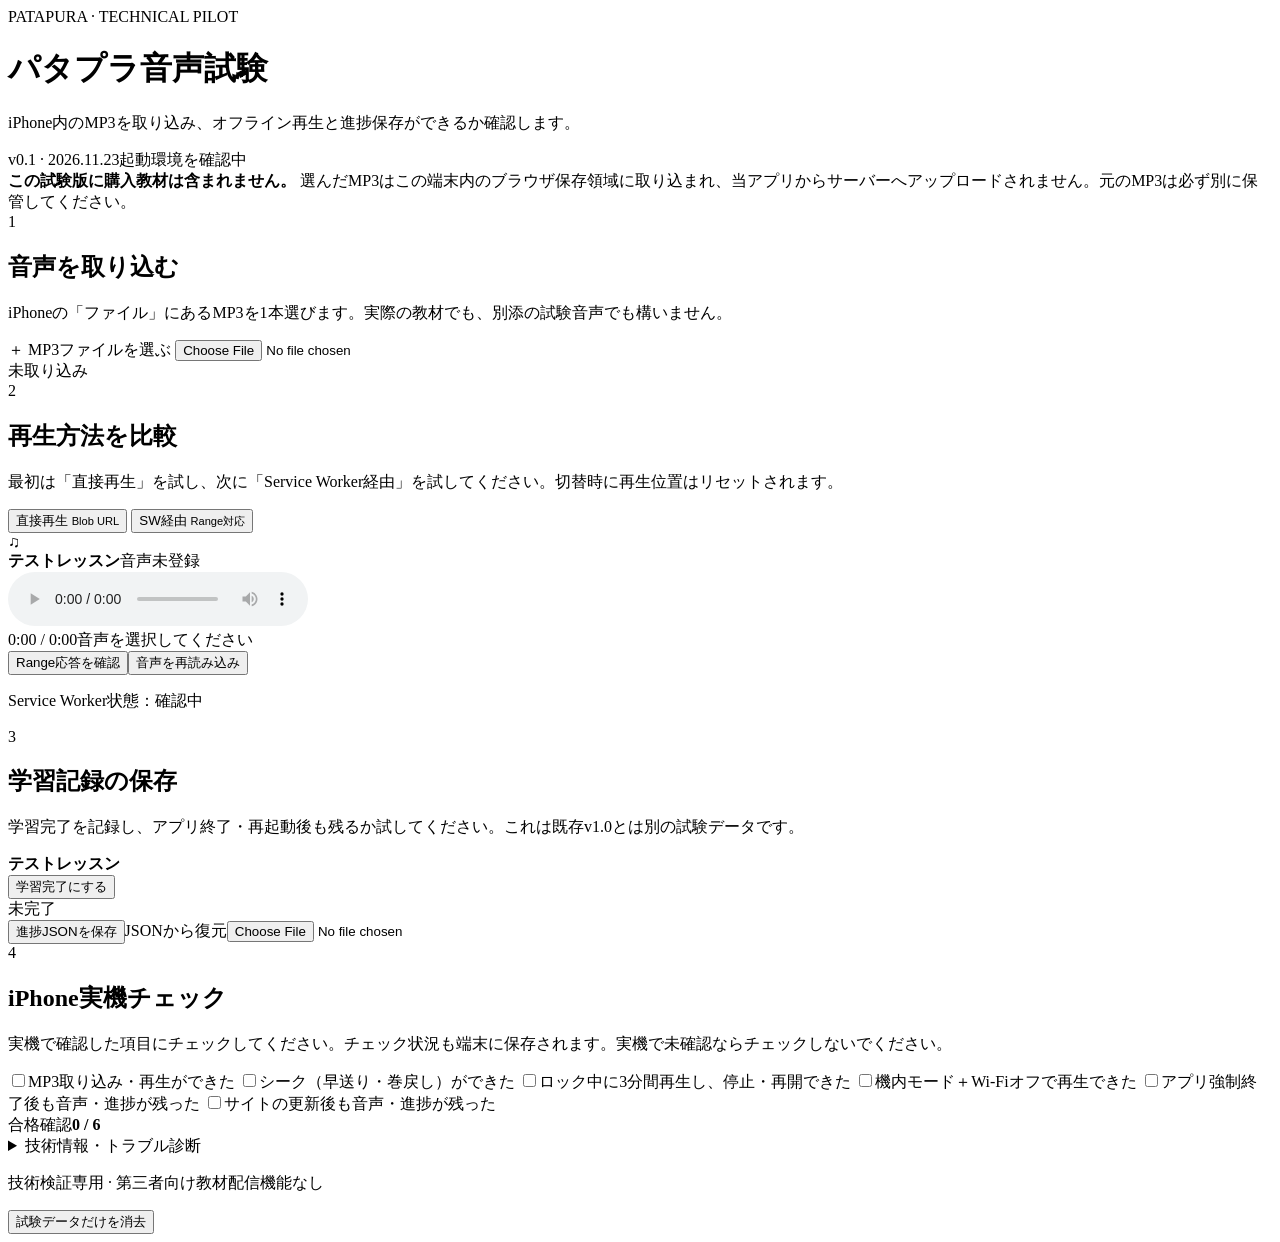
==== index.html @ 3f8a7c25 "Add Patapura PWA pilot v0.1 (index.html)" ====
<!doctype html>
<html lang="ja">
<head>
<meta charset="utf-8">
<meta name="viewport" content="width=device-width,initial-scale=1,viewport-fit=cover">
<meta name="theme-color" content="#123d59">
<meta name="apple-mobile-web-app-capable" content="yes">
<meta name="apple-mobile-web-app-status-bar-style" content="default">
<meta name="apple-mobile-web-app-title" content="パタプラ試験">
<meta name="description" content="本人の端末内音声を取り込み、PWA再生を検証する個人用試験アプリ。">
<link rel="manifest" href="./manifest.webmanifest">
<link rel="apple-touch-icon" href="./icon.svg">
<link rel="icon" href="./icon.svg">
<link rel="stylesheet" href="./style.css">
<title>今日のパタプラ｜音声PWA実機試験</title>
</head>
<body>
<main class="wrap">
<header class="header">
 <div class="header-kicker">PATAPURA · TECHNICAL PILOT</div>
 <h1>パタプラ音声試験</h1>
 <p>iPhone内のMP3を取り込み、オフライン再生と進捗保存ができるか確認します。</p>
 <div class="status-row"><span class="tag">v0.1 · 2026.11.23</span><span id="modeLabel" class="tag tag-muted">起動環境を確認中</span></div>
</header>
<section class="notice" aria-label="注意"><strong>この試験版に購入教材は含まれません。</strong> 選んだMP3はこの端末内のブラウザ保存領域に取り込まれ、当アプリからサーバーへアップロードされません。元のMP3は必ず別に保管してください。</section>
<section class="panel" aria-labelledby="sec1">
 <div class="step-head"><span class="num">1</span><h2 id="sec1">音声を取り込む</h2></div>
 <p class="hint">iPhoneの「ファイル」にあるMP3を1本選びます。実際の教材でも、別添の試験音声でも構いません。</p>
 <label for="audioFile" class="file-input"> <span aria-hidden="true">＋</span> MP3ファイルを選ぶ </label>
 <input id="audioFile" class="visually-hidden" type="file" accept=".mp3,audio/mpeg,audio/mp3,audio/*">
 <div id="fileStatus" class="file-status" role="status">未取り込み</div>
 <div id="storageStatus" class="small-muted"></div>
</section>
<section class="panel" aria-labelledby="sec2">
 <div class="step-head"><span class="num">2</span><h2 id="sec2">再生方法を比較</h2></div>
 <p class="hint">最初は「直接再生」を試し、次に「Service Worker経由」を試してください。切替時に再生位置はリセットされます。</p>
 <div class="segmented" role="group" aria-label="音声の読み込み方式">
   <button id="blobMode" class="selected" type="button" aria-pressed="true">直接再生 <small>Blob URL</small></button>
   <button id="swMode" type="button" aria-pressed="false">SW経由 <small>Range対応</small></button>
 </div>
 <div class="player-card">
  <div class="player-top"><span class="disc" aria-hidden="true">♫</span><div><strong>テストレッスン</strong><span id="trackTitle">音声未登録</span></div></div>
  <audio id="audioPlayer" controls preload="metadata" playsinline aria-label="テスト音声プレイヤー"></audio>
  <div class="audio-info"><span id="audioTime">0:00 / 0:00</span><span id="playbackState">音声を選択してください</span></div>
 </div>
 <div class="inline-actions"><button class="outline" id="rangeCheck" type="button">Range応答を確認</button><button class="outline" id="reloadAudio" type="button">音声を再読み込み</button></div>
 <p class="small-muted" id="swStatus">Service Worker状態：確認中</p>
</section>
<section class="panel" aria-labelledby="sec3">
 <div class="step-head"><span class="num">3</span><h2 id="sec3">学習記録の保存</h2></div>
 <p class="hint">学習完了を記録し、アプリ終了・再起動後も残るか試してください。これは既存v1.0とは別の試験データです。</p>
 <div class="progress-card"><div><strong>テストレッスン</strong><span id="todayDate" class="small-muted"></span></div><button id="completeBtn" class="solid" type="button">学習完了にする</button></div>
 <div id="completeState" class="small-muted">未完了</div>
 <div class="inline-actions"><button class="outline" id="exportBackup" type="button">進捗JSONを保存</button><label for="backupFile" class="outline label-button">JSONから復元</label><input class="visually-hidden" type="file" id="backupFile" accept=".json,application/json"></div>
</section>
<section class="panel" aria-labelledby="sec4">
 <div class="step-head"><span class="num">4</span><h2 id="sec4">iPhone実機チェック</h2></div>
 <p class="hint">実機で確認した項目にチェックしてください。チェック状況も端末に保存されます。実機で未確認ならチェックしないでください。</p>
 <div class="check-list" id="checkList">
  <label><input type="checkbox" data-check="import"><span>MP3取り込み・再生ができた</span></label>
  <label><input type="checkbox" data-check="seek"><span>シーク（早送り・巻戻し）ができた</span></label>
  <label><input type="checkbox" data-check="lock"><span>ロック中に3分間再生し、停止・再開できた</span></label>
  <label><input type="checkbox" data-check="offline"><span>機内モード＋Wi-Fiオフで再生できた</span></label>
  <label><input type="checkbox" data-check="restart"><span>アプリ強制終了後も音声・進捗が残った</span></label>
  <label><input type="checkbox" data-check="update"><span>サイトの更新後も音声・進捗が残った</span></label>
 </div>
 <div class="pass-count"><span>合格確認</span><strong id="checkedCount">0 / 6</strong></div>
</section>
<details class="details"><summary>技術情報・トラブル診断</summary><div class="tech"><p id="diagnostics"></p><p class="small-muted">サービスワーカーが使えない場合は、HTTPSで開いてください。サイト初回起動後は再読み込みするとSW経由試験が可能になります。</p><div class="inline-actions"><button id="copyLog" class="outline" type="button">診断ログをコピー</button><button id="requestPersist" class="outline" type="button">保存保護を要求</button></div><pre id="log" aria-label="診断ログ"></pre></div></details>
<footer><p>技術検証専用 · 第三者向け教材配信機能なし</p><button id="resetData" type="button" class="danger-link">試験データだけを消去</button></footer>
<div id="toast" role="status" aria-live="polite" class="toast" hidden></div>
</main>
<script src="./app.js" defer></script>
</body></html>
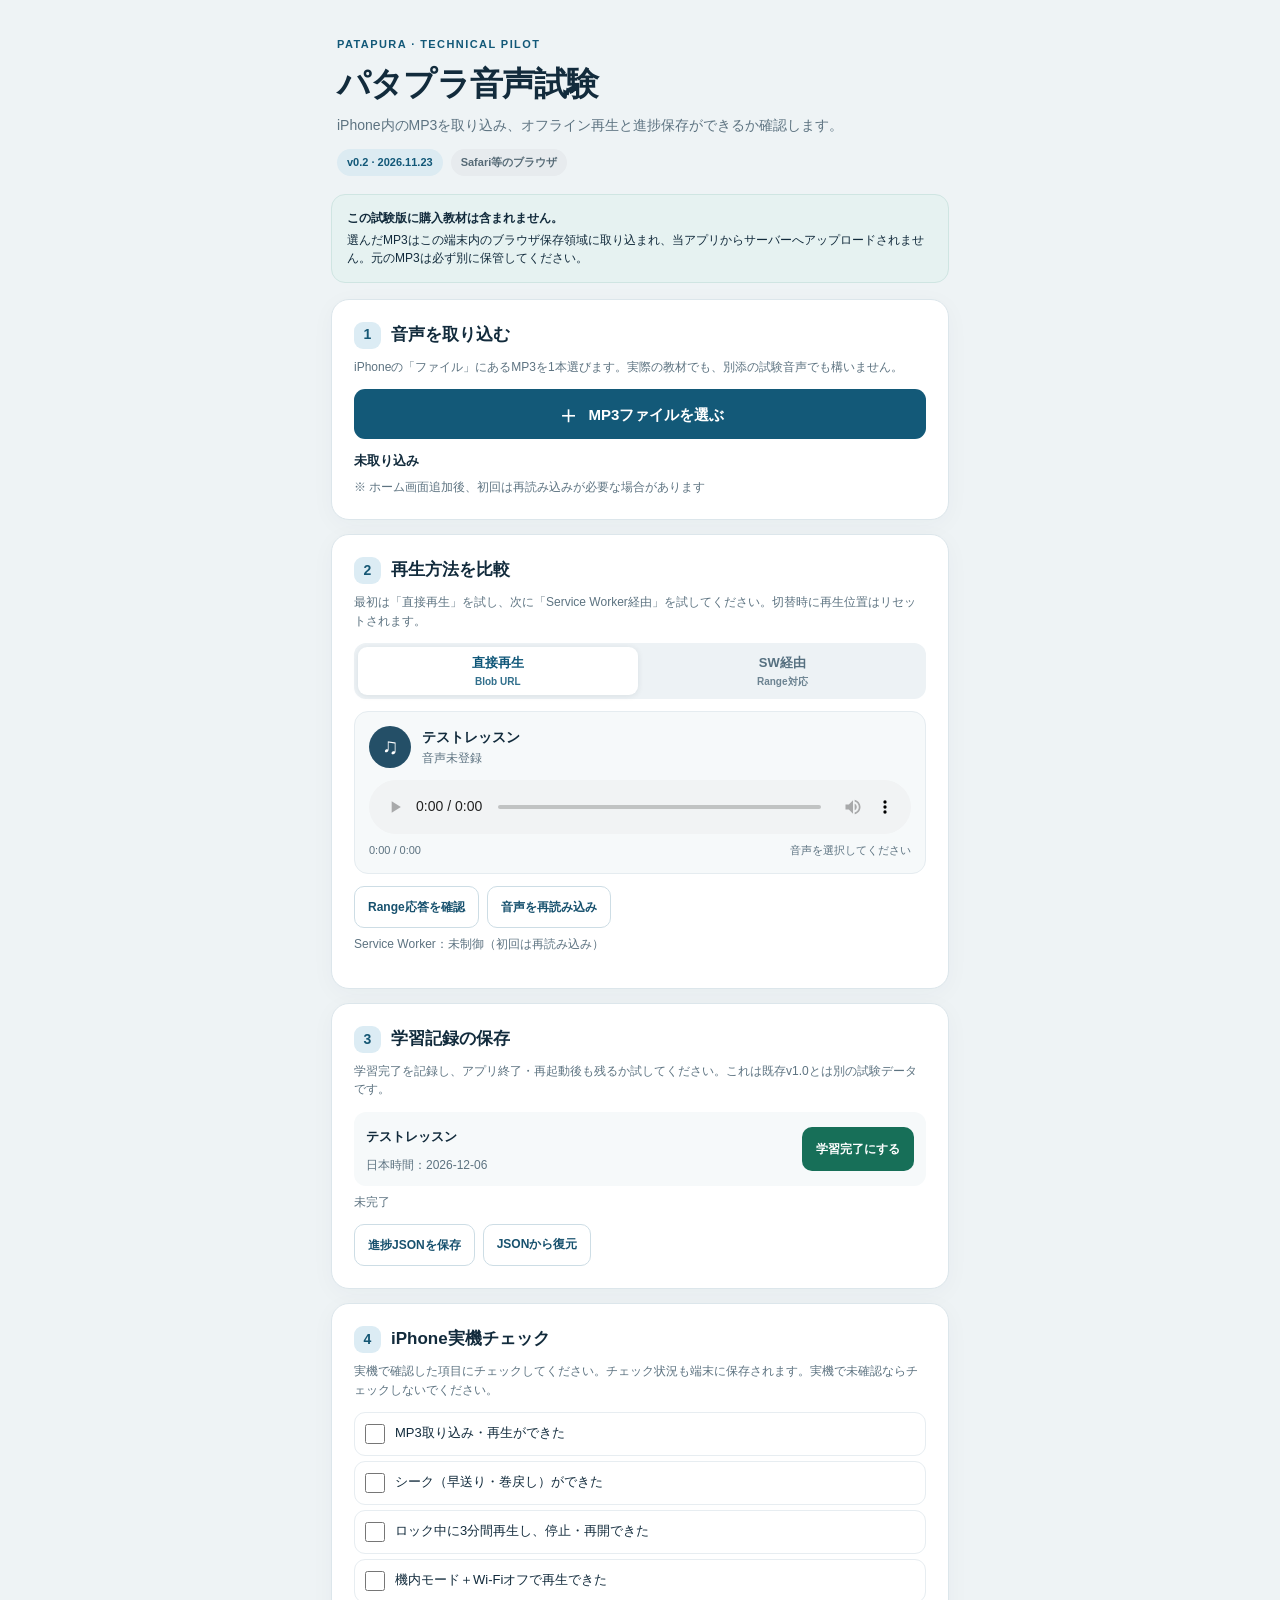
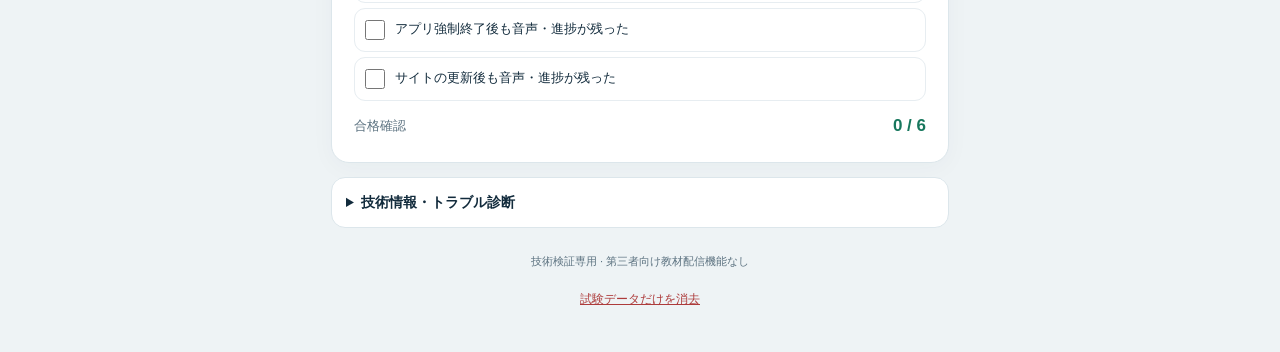
==== commit 60daf7c6: "Identify offline warning fix as pilot v0.2" ====
--- a/index.html
+++ b/index.html
@@ -20,7 +20,7 @@
  <div class="header-kicker">PATAPURA · TECHNICAL PILOT</div>
  <h1>パタプラ音声試験</h1>
  <p>iPhone内のMP3を取り込み、オフライン再生と進捗保存ができるか確認します。</p>
- <div class="status-row"><span class="tag">v0.1 · 2026.11.23</span><span id="modeLabel" class="tag tag-muted">起動環境を確認中</span></div>
+ <div class="status-row"><span class="tag">v0.2 · 2026.11.23</span><span id="modeLabel" class="tag tag-muted">起動環境を確認中</span></div>
 </header>
 <section class="notice" aria-label="注意"><strong>この試験版に購入教材は含まれません。</strong> 選んだMP3はこの端末内のブラウザ保存領域に取り込まれ、当アプリからサーバーへアップロードされません。元のMP3は必ず別に保管してください。</section>
 <section class="panel" aria-labelledby="sec1">
--- a/style.css
+++ b/style.css
@@ -0,0 +1 @@
+:root{color-scheme:light;--bg:#eef3f5;--paper:#fff;--ink:#122b3c;--muted:#5d7381;--line:#dce6eb;--blue:#125878;--blue-light:#eaf5fa;--green:#17775d;--green-bg:#eaf8f2}*{box-sizing:border-box}html{font-size:16px}body{margin:0;background:var(--bg);color:var(--ink);font-family:-apple-system,BlinkMacSystemFont,"Hiragino Sans","Yu Gothic",Meiryo,sans-serif;line-height:1.55;-webkit-text-size-adjust:100%}button,input{font:inherit}button,.label-button,.file-input{cursor:pointer}button:focus-visible,input:focus-visible,.file-input:focus-visible{outline:3px solid #5ab3d4;outline-offset:3px}.wrap{max-width:650px;margin:auto;padding:env(safe-area-inset-top) 16px calc(42px + env(safe-area-inset-bottom))}.header{padding:24px 6px 12px}.header-kicker{font-size:11px;font-weight:800;letter-spacing:.13em;color:var(--blue)}.header h1{font-size:29px;margin:5px 0 4px;letter-spacing:-.025em}.header p{font-size:14px;color:var(--muted);margin:6px 0 12px}.status-row{display:flex;gap:8px;flex-wrap:wrap}.tag{display:inline-flex;padding:5px 10px;border-radius:99px;background:#dcebf2;color:#125878;font-size:11px;font-weight:700}.tag-muted{background:#e7ebee;color:#566a76}.notice{padding:14px 15px;background:#e6f2f1;border:1px solid #cfe5e2;border-radius:14px;font-size:12px;margin:6px 0 16px}.notice strong{display:block;margin-bottom:3px}.panel{background:var(--paper);border:1px solid var(--line);border-radius:18px;padding:18px;margin:14px 0;box-shadow:0 5px 25px rgba(15,53,73,.035)}.step-head{display:flex;gap:10px;align-items:center}.step-head h2{font-size:17px;margin:0;font-weight:800}.num{width:27px;height:27px;border-radius:9px;background:#dcecf4;color:#155774;display:grid;place-items:center;font-weight:900;font-size:14px;flex-shrink:0}.hint{font-size:12px;color:var(--muted);margin:9px 0 13px}.file-input{display:flex;align-items:center;justify-content:center;gap:8px;background:#135978;color:#fff;border-radius:11px;min-height:50px;font-weight:800;font-size:15px}.file-input span{font-size:25px;font-weight:400}.visually-hidden{position:absolute;width:1px;height:1px;padding:0;overflow:hidden;clip:rect(0,0,0,0);white-space:nowrap;border:0}.file-status{font-size:13px;margin-top:12px;font-weight:700;overflow-wrap:anywhere}.small-muted{font-size:12px;color:var(--muted);margin-top:7px;overflow-wrap:anywhere}.segmented{display:grid;grid-template-columns:1fr 1fr;padding:4px;gap:5px;background:#edf2f5;border-radius:12px}.segmented button{min-height:48px;border:0;background:transparent;color:#567080;border-radius:9px;font-size:13px;font-weight:800}.segmented button small{font-size:10px;font-weight:600;display:block;opacity:.85}.segmented button.selected{background:#fff;color:#0e5678;box-shadow:0 1px 6px rgba(18,43,60,.09)}.player-card{background:#f6f9fa;border:1px solid #e5ecf0;border-radius:14px;padding:14px;margin-top:12px}.player-top{display:flex;align-items:center;gap:11px;margin-bottom:12px}.player-top strong{display:block;font-size:14px}.player-top span:not(.disc){display:block;font-size:12px;color:var(--muted);max-width:250px;overflow:hidden;text-overflow:ellipsis;white-space:nowrap}.disc{display:grid;place-items:center;width:42px;height:42px;color:#fff;background:#244f67;border-radius:50%;font-size:22px}.player-card audio{width:100%;display:block}.audio-info{display:flex;justify-content:space-between;align-items:center;flex-wrap:wrap;gap:6px;margin:8px 0 0;font-size:11px;color:var(--muted);font-variant-numeric:tabular-nums}.inline-actions{display:flex;flex-wrap:wrap;gap:8px;margin-top:12px}.outline,.label-button{border:1px solid #cddde5;border-radius:10px;background:#fff;color:#17516e;font-size:12px;font-weight:700;padding:10px 13px;min-height:42px;text-align:center;text-decoration:none}.progress-card{background:#f6f9fa;border-radius:12px;padding:12px;display:flex;justify-content:space-between;align-items:center;gap:8px}.progress-card strong{font-size:13px}.progress-card span{display:block}.solid{background:#176f58;color:#fff;border:0;border-radius:10px;padding:11px 14px;font-weight:800;font-size:12px;min-height:44px}.solid.done{background:#e5f4ec;color:#1b7659}.check-list{display:grid;gap:5px}.check-list label{display:flex;align-items:flex-start;gap:10px;padding:11px 10px;border:1px solid #e7edf1;border-radius:11px;font-size:13px;line-height:1.45}.check-list label:has(input:checked){border-color:#bde0d1;background:#f0faf5}.check-list input{width:20px;height:20px;flex-shrink:0;margin:0;accent-color:#197659}.pass-count{display:flex;justify-content:space-between;align-items:center;font-size:13px;margin-top:12px;color:var(--muted)}.pass-count strong{font-size:17px;color:var(--green)}.details{margin-top:12px;border:1px solid var(--line);background:var(--paper);border-radius:14px;padding:14px}.details>summary{cursor:pointer;font-weight:800;font-size:14px}.tech{margin-top:12px}.tech p{font-size:12px;color:var(--muted)}.tech pre{background:#12283a;color:#d2e9f3;border-radius:10px;padding:12px;white-space:pre-wrap;overflow-wrap:anywhere;font-size:10px;line-height:1.6;max-height:230px;overflow:auto}footer{text-align:center;padding-top:14px;color:var(--muted);font-size:11px}.danger-link{border:0;color:#ad3b3b;background:transparent;text-decoration:underline;font-size:12px;margin-top:8px}.toast{position:fixed;bottom:max(16px,env(safe-area-inset-bottom));left:50%;transform:translateX(-50%);max-width:calc(100% - 30px);width:max-content;background:#102e42;color:white;border-radius:11px;padding:12px 15px;font-size:13px;box-shadow:0 5px 24px rgba(0,0,0,.2);z-index:20}.toast[hidden]{display:none}@media(min-width:600px){.header{padding-top:36px}.panel{padding:22px}.header h1{font-size:33px}}@media(prefers-color-scheme:dark){:root{color-scheme:dark;--bg:#111e28;--paper:#1a2c39;--ink:#e7f1f6;--muted:#a6bdcb;--line:#344c5b}.notice{background:#1c4244;border-color:#315b5d}.tag{background:#23495d;color:#a9e0f5}.tag-muted{background:#263b4a;color:#b8cfdb}.num{background:#284c5f;color:#b5dfee}.segmented{background:#102532}.segmented button{color:#b0cad7}.segmented button.selected{background:#32546a;color:#f4faff}.player-card,.progress-card{background:#203745;border-color:#345261}.outline,.label-button{background:#203847;color:#c0e2f3;border-color:#466071}.check-list label{border-color:#355060}.check-list label:has(input:checked){border-color:#407e67;background:#203d36}.solid.done{background:#234f3e;color:#a5e7ca}.pass-count strong{color:#8de0bb}}
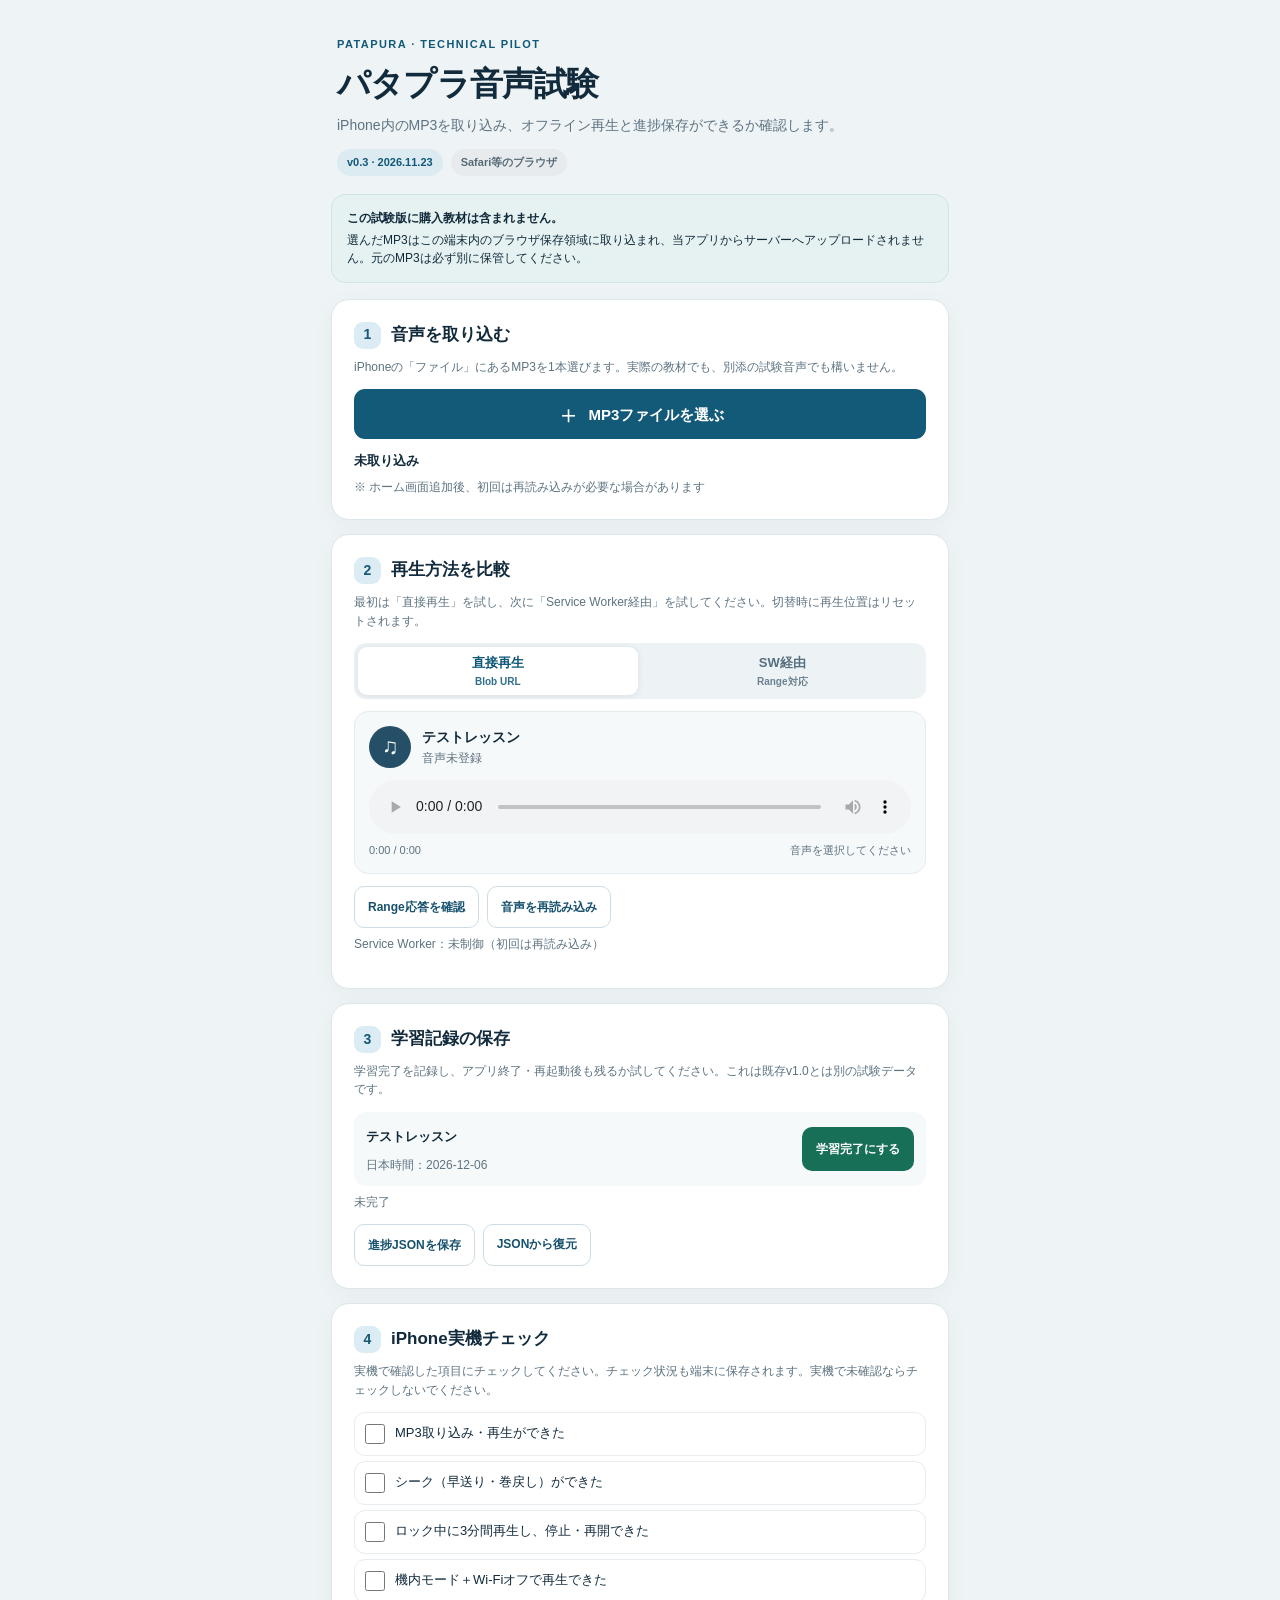
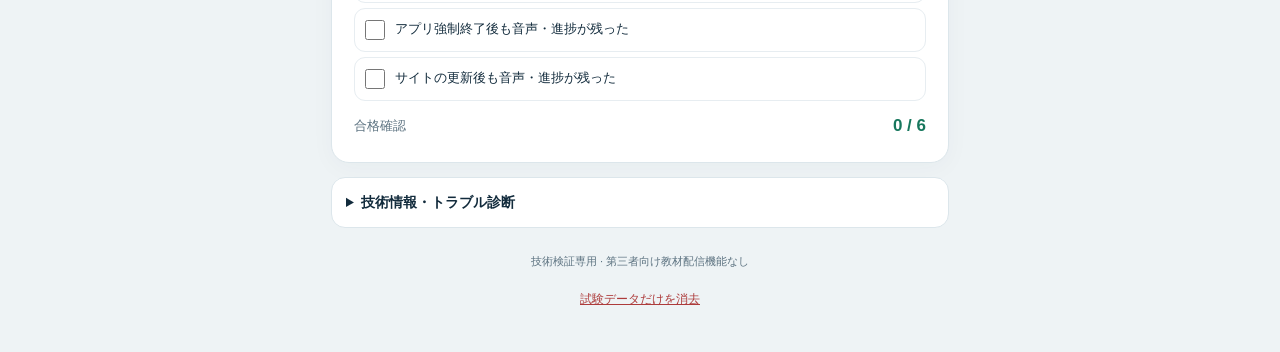
==== commit d0b19927: "v0.3: show updated version for persistence verification" ====
--- a/index.html
+++ b/index.html
@@ -20,7 +20,7 @@
  <div class="header-kicker">PATAPURA · TECHNICAL PILOT</div>
  <h1>パタプラ音声試験</h1>
  <p>iPhone内のMP3を取り込み、オフライン再生と進捗保存ができるか確認します。</p>
- <div class="status-row"><span class="tag">v0.2 · 2026.11.23</span><span id="modeLabel" class="tag tag-muted">起動環境を確認中</span></div>
+ <div class="status-row"><span class="tag">v0.3 · 2026.11.23</span><span id="modeLabel" class="tag tag-muted">起動環境を確認中</span></div>
 </header>
 <section class="notice" aria-label="注意"><strong>この試験版に購入教材は含まれません。</strong> 選んだMP3はこの端末内のブラウザ保存領域に取り込まれ、当アプリからサーバーへアップロードされません。元のMP3は必ず別に保管してください。</section>
 <section class="panel" aria-labelledby="sec1">
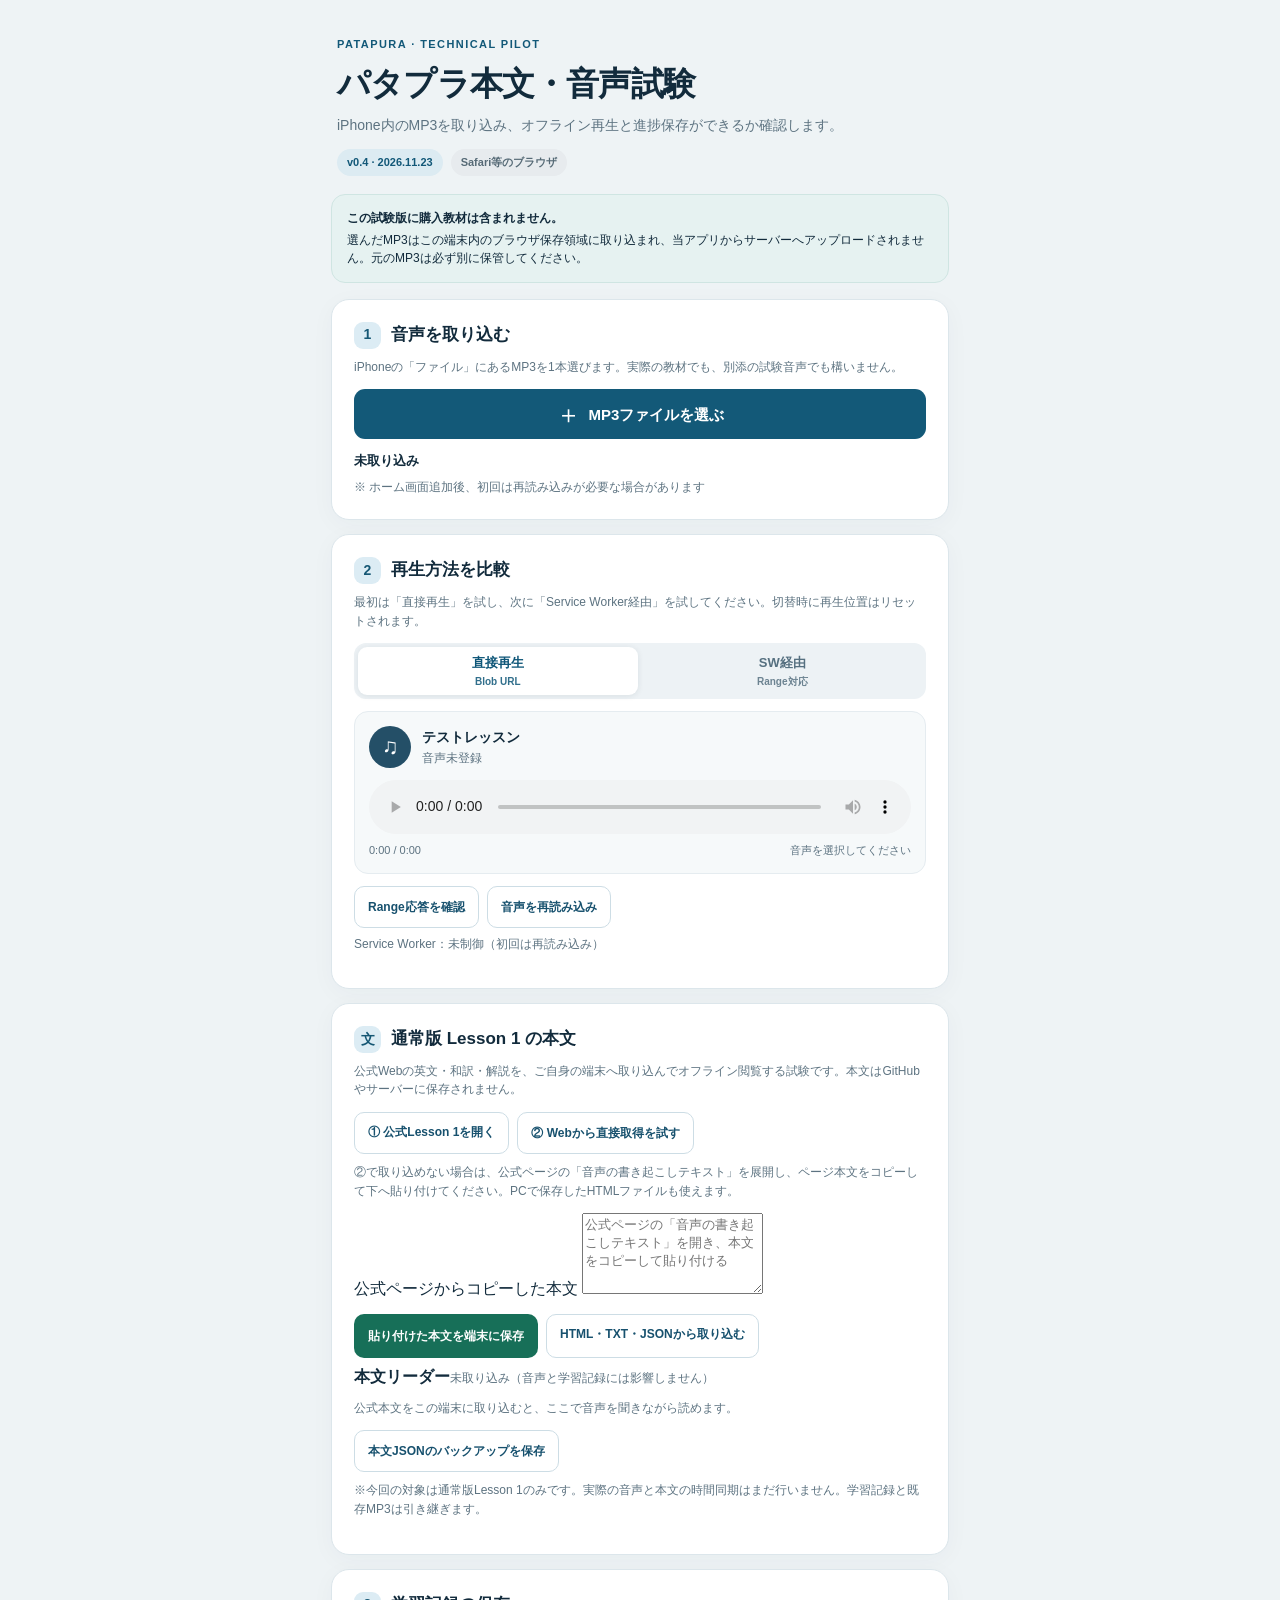
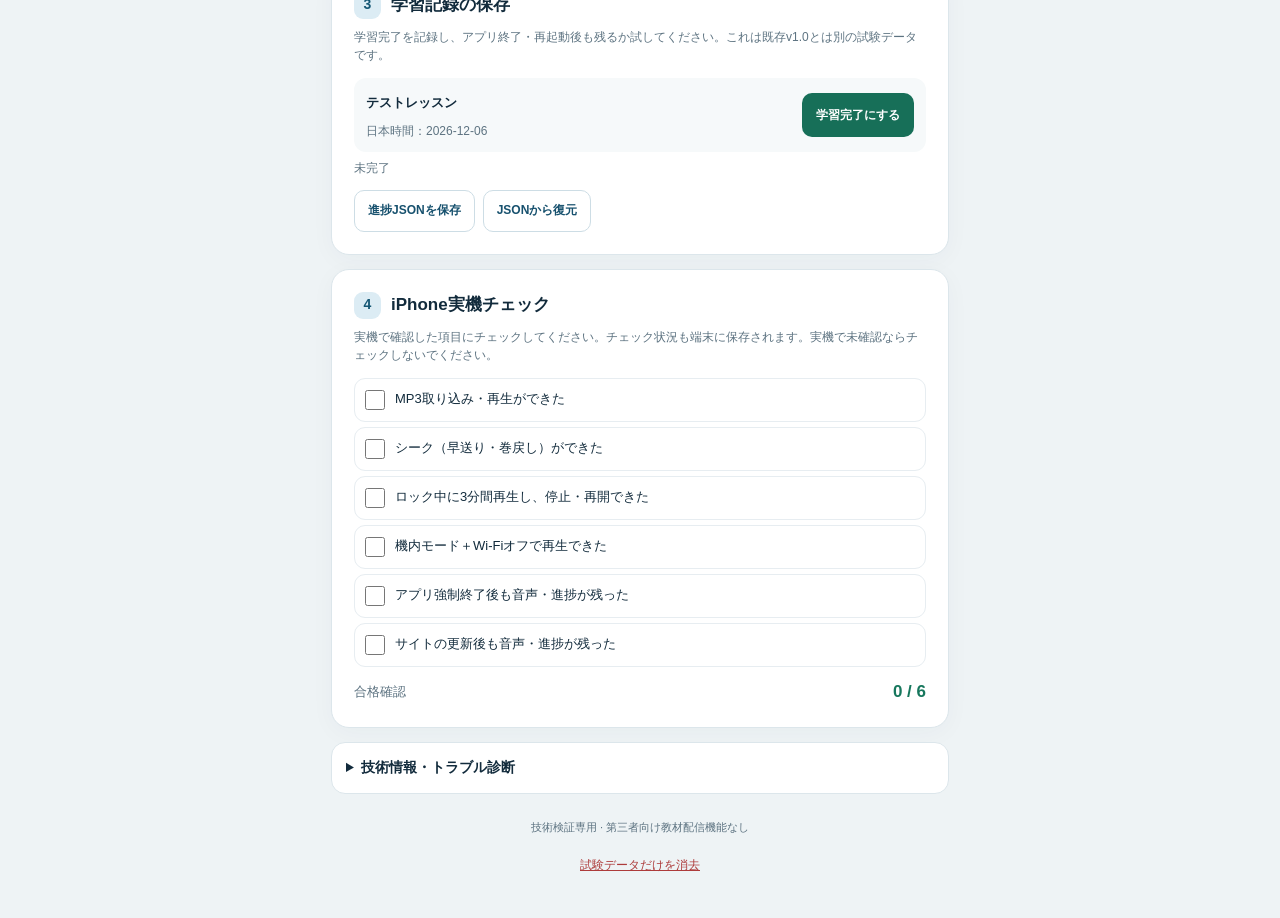
==== commit fe3e8454: "v0.4: add private Lesson 1 study reader and import controls" ====
--- a/index.html
+++ b/index.html
@@ -18,9 +18,9 @@
 <main class="wrap">
 <header class="header">
  <div class="header-kicker">PATAPURA · TECHNICAL PILOT</div>
- <h1>パタプラ音声試験</h1>
+ <h1>パタプラ本文・音声試験</h1>
  <p>iPhone内のMP3を取り込み、オフライン再生と進捗保存ができるか確認します。</p>
- <div class="status-row"><span class="tag">v0.3 · 2026.11.23</span><span id="modeLabel" class="tag tag-muted">起動環境を確認中</span></div>
+ <div class="status-row"><span class="tag">v0.4 · 2026.11.23</span><span id="modeLabel" class="tag tag-muted">起動環境を確認中</span></div>
 </header>
 <section class="notice" aria-label="注意"><strong>この試験版に購入教材は含まれません。</strong> 選んだMP3はこの端末内のブラウザ保存領域に取り込まれ、当アプリからサーバーへアップロードされません。元のMP3は必ず別に保管してください。</section>
 <section class="panel" aria-labelledby="sec1">
@@ -45,6 +45,20 @@
  </div>
  <div class="inline-actions"><button class="outline" id="rangeCheck" type="button">Range応答を確認</button><button class="outline" id="reloadAudio" type="button">音声を再読み込み</button></div>
  <p class="small-muted" id="swStatus">Service Worker状態：確認中</p>
+</section>
+<section class="panel" aria-labelledby="secText">
+ <div class="step-head"><span class="num">文</span><h2 id="secText">通常版 Lesson 1 の本文</h2></div>
+ <p class="hint">公式Webの英文・和訳・解説を、ご自身の端末へ取り込んでオフライン閲覧する試験です。本文はGitHubやサーバーに保存されません。</p>
+ <div class="inline-actions"><a class="outline" href="https://patapura.com/lesson/1/" target="_blank" rel="noopener noreferrer">① 公式Lesson 1を開く</a><button class="outline" id="lessonAutoFetch" type="button">② Webから直接取得を試す</button></div>
+ <p class="hint">②で取り込めない場合は、公式ページの「音声の書き起こしテキスト」を展開し、ページ本文をコピーして下へ貼り付けてください。PCで保存したHTMLファイルも使えます。</p>
+ <label class="lesson-field-label" for="lessonPaste">公式ページからコピーした本文</label>
+ <textarea id="lessonPaste" class="lesson-paste" rows="5" placeholder="公式ページの「音声の書き起こしテキスト」を開き、本文をコピーして貼り付ける"></textarea>
+ <div class="inline-actions"><button class="solid" id="lessonImportPaste" type="button">貼り付けた本文を端末に保存</button><label class="outline label-button" for="lessonLocalFile">HTML・TXT・JSONから取り込む</label><input id="lessonLocalFile" class="visually-hidden" type="file" accept=".html,.htm,.txt,.json,text/plain,text/html,application/json"></div>
+ <div id="lessonImportStatus" class="small-muted" role="status"></div>
+ <div class="study-reader-head"><strong>本文リーダー</strong><span id="lessonState" class="small-muted">確認中</span></div>
+ <div id="lessonDisplay" class="study-reader"></div>
+ <div class="inline-actions"><button class="outline" id="lessonExport" type="button">本文JSONのバックアップを保存</button></div>
+ <p class="hint">※今回の対象は通常版Lesson 1のみです。実際の音声と本文の時間同期はまだ行いません。学習記録と既存MP3は引き継ぎます。</p>
 </section>
 <section class="panel" aria-labelledby="sec3">
  <div class="step-head"><span class="num">3</span><h2 id="sec3">学習記録の保存</h2></div>
@@ -71,4 +85,5 @@
 <div id="toast" role="status" aria-live="polite" class="toast" hidden></div>
 </main>
 <script src="./app.js" defer></script>
+<script src="./lesson.js" defer></script>
 </body></html>
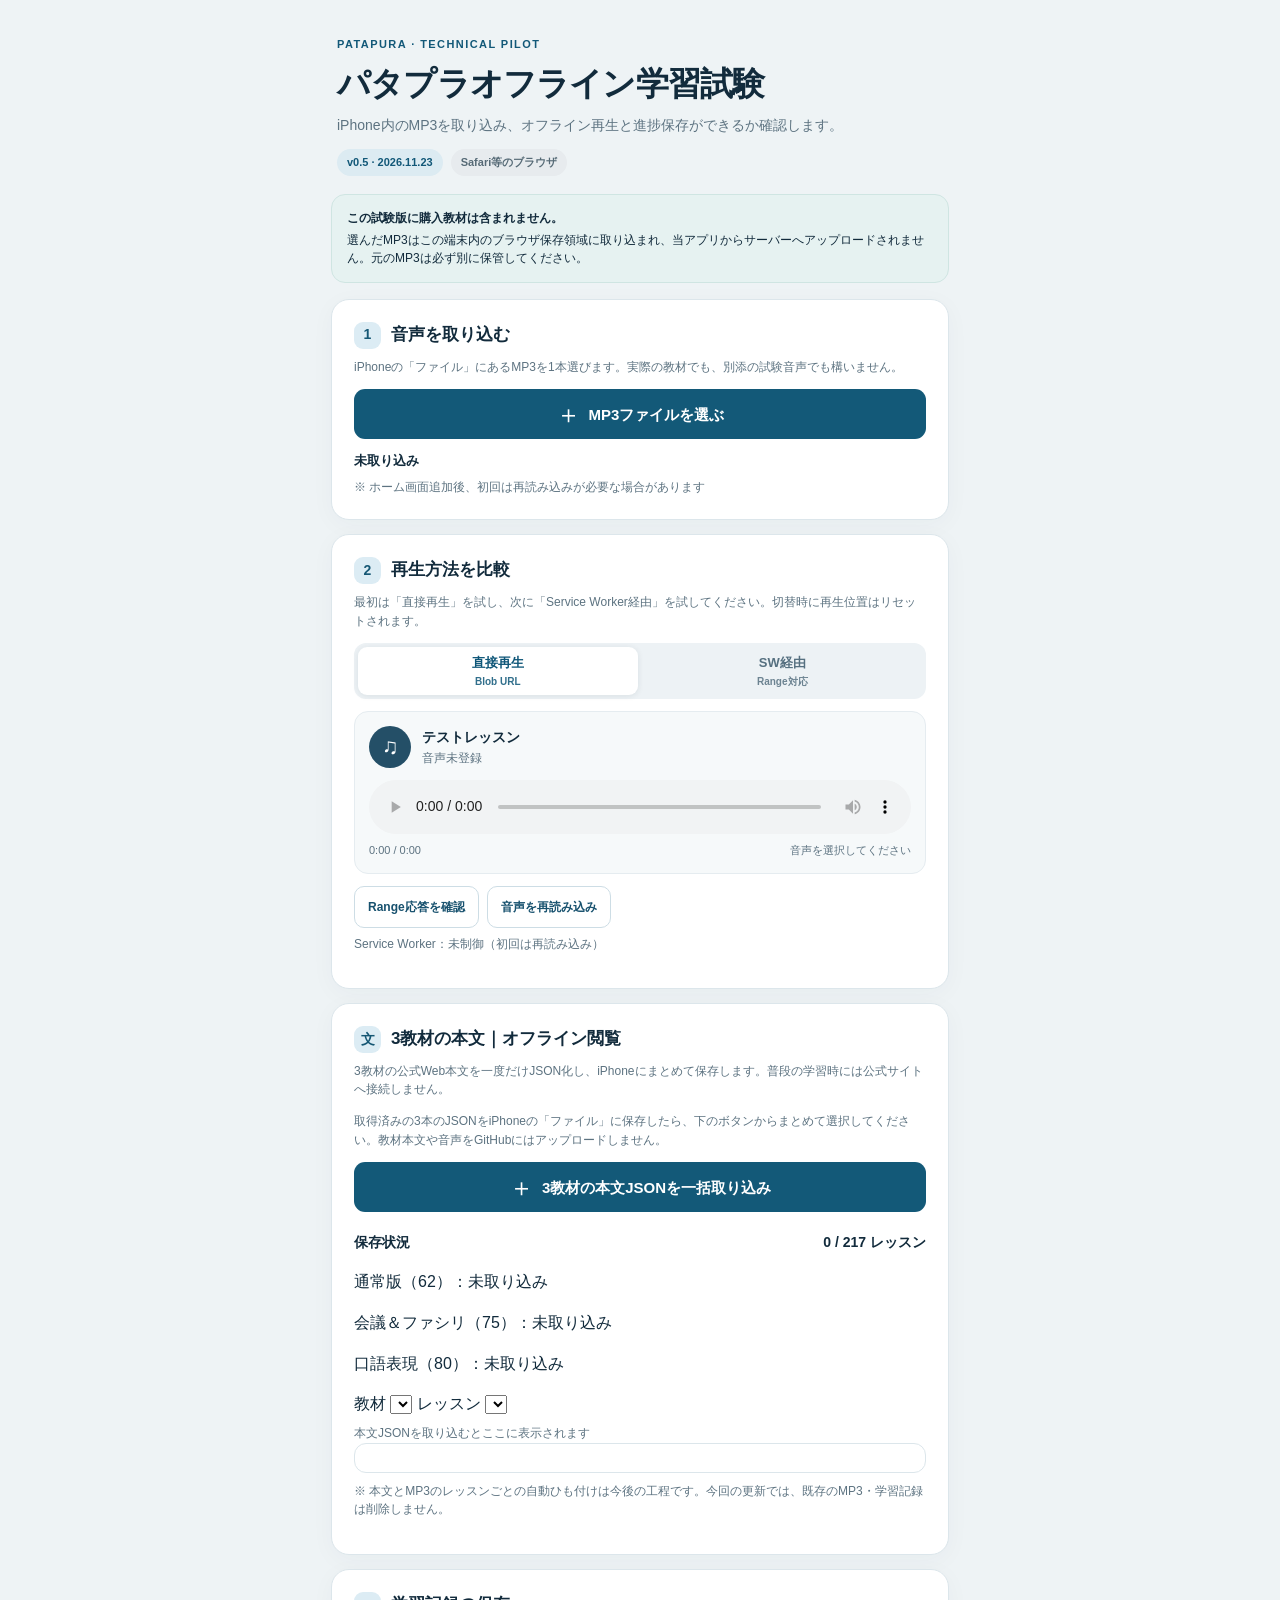
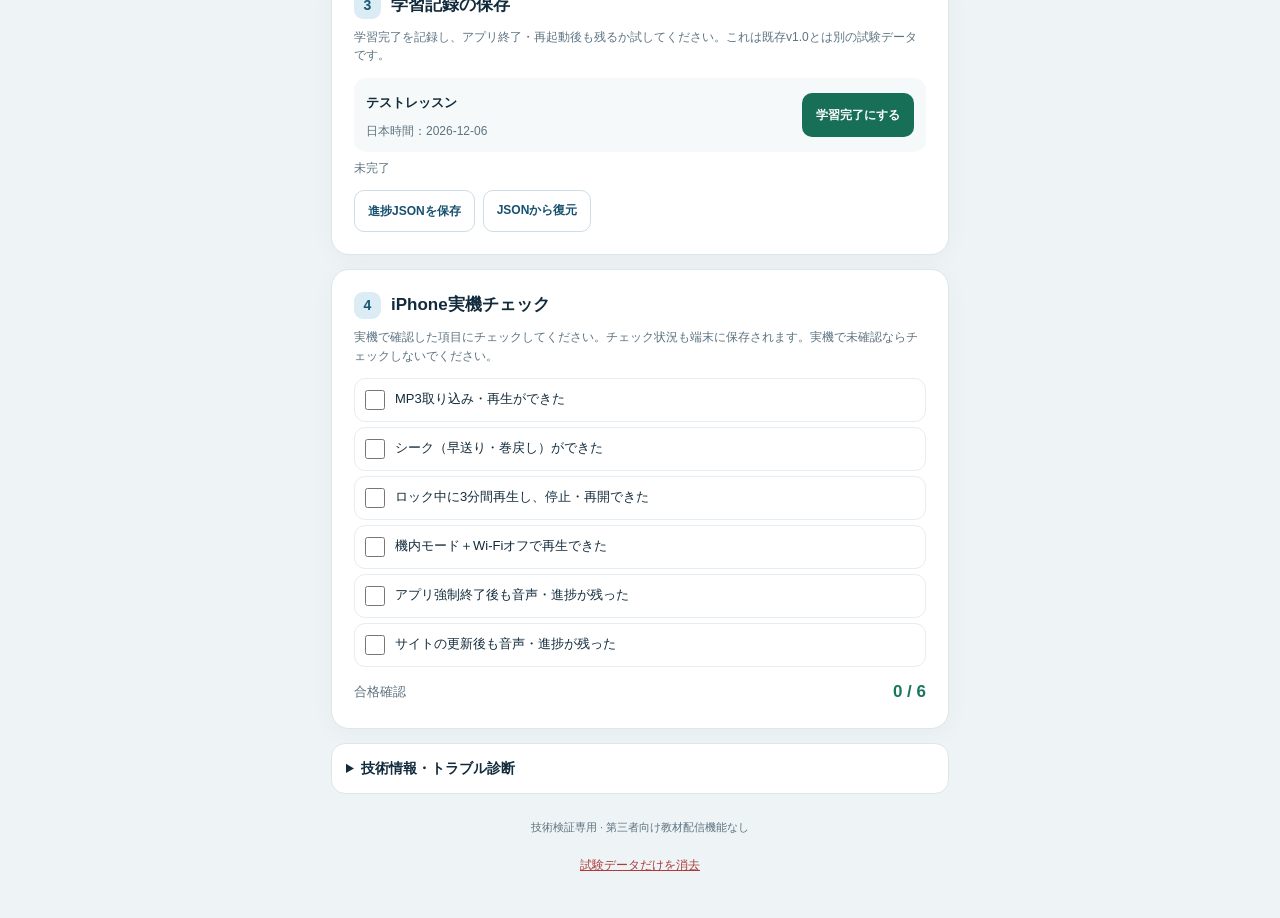
==== commit 312747ac: "v0.5: replace per-lesson web fetch with 3-course offline bulk importer" ====
--- a/index.html
+++ b/index.html
@@ -18,9 +18,9 @@
 <main class="wrap">
 <header class="header">
  <div class="header-kicker">PATAPURA · TECHNICAL PILOT</div>
- <h1>パタプラ本文・音声試験</h1>
+ <h1>パタプラオフライン学習試験</h1>
  <p>iPhone内のMP3を取り込み、オフライン再生と進捗保存ができるか確認します。</p>
- <div class="status-row"><span class="tag">v0.4 · 2026.11.23</span><span id="modeLabel" class="tag tag-muted">起動環境を確認中</span></div>
+ <div class="status-row"><span class="tag">v0.5 · 2026.11.23</span><span id="modeLabel" class="tag tag-muted">起動環境を確認中</span></div>
 </header>
 <section class="notice" aria-label="注意"><strong>この試験版に購入教材は含まれません。</strong> 選んだMP3はこの端末内のブラウザ保存領域に取り込まれ、当アプリからサーバーへアップロードされません。元のMP3は必ず別に保管してください。</section>
 <section class="panel" aria-labelledby="sec1">
@@ -46,19 +46,24 @@
  <div class="inline-actions"><button class="outline" id="rangeCheck" type="button">Range応答を確認</button><button class="outline" id="reloadAudio" type="button">音声を再読み込み</button></div>
  <p class="small-muted" id="swStatus">Service Worker状態：確認中</p>
 </section>
-<section class="panel" aria-labelledby="secText">
- <div class="step-head"><span class="num">文</span><h2 id="secText">通常版 Lesson 1 の本文</h2></div>
- <p class="hint">公式Webの英文・和訳・解説を、ご自身の端末へ取り込んでオフライン閲覧する試験です。本文はGitHubやサーバーに保存されません。</p>
- <div class="inline-actions"><a class="outline" href="https://patapura.com/lesson/1/" target="_blank" rel="noopener noreferrer">① 公式Lesson 1を開く</a><button class="outline" id="lessonAutoFetch" type="button">② Webから直接取得を試す</button></div>
- <p class="hint">②で取り込めない場合は、公式ページの「音声の書き起こしテキスト」を展開し、ページ本文をコピーして下へ貼り付けてください。PCで保存したHTMLファイルも使えます。</p>
- <label class="lesson-field-label" for="lessonPaste">公式ページからコピーした本文</label>
- <textarea id="lessonPaste" class="lesson-paste" rows="5" placeholder="公式ページの「音声の書き起こしテキスト」を開き、本文をコピーして貼り付ける"></textarea>
- <div class="inline-actions"><button class="solid" id="lessonImportPaste" type="button">貼り付けた本文を端末に保存</button><label class="outline label-button" for="lessonLocalFile">HTML・TXT・JSONから取り込む</label><input id="lessonLocalFile" class="visually-hidden" type="file" accept=".html,.htm,.txt,.json,text/plain,text/html,application/json"></div>
- <div id="lessonImportStatus" class="small-muted" role="status"></div>
- <div class="study-reader-head"><strong>本文リーダー</strong><span id="lessonState" class="small-muted">確認中</span></div>
- <div id="lessonDisplay" class="study-reader"></div>
- <div class="inline-actions"><button class="outline" id="lessonExport" type="button">本文JSONのバックアップを保存</button></div>
- <p class="hint">※今回の対象は通常版Lesson 1のみです。実際の音声と本文の時間同期はまだ行いません。学習記録と既存MP3は引き継ぎます。</p>
+<section class="panel" aria-labelledby="secOfflineLibrary">
+ <div class="step-head"><span class="num">文</span><h2 id="secOfflineLibrary">3教材の本文｜オフライン閲覧</h2></div>
+ <p class="hint">3教材の公式Web本文を一度だけJSON化し、iPhoneにまとめて保存します。普段の学習時には公式サイトへ接続しません。</p>
+ <p class="hint">取得済みの3本のJSONをiPhoneの「ファイル」に保存したら、下のボタンからまとめて選択してください。教材本文や音声をGitHubにはアップロードしません。</p>
+ <label class="file-input" for="offlineJsonFiles"><span aria-hidden="true">＋</span> 3教材の本文JSONを一括取り込み</label>
+ <input id="offlineJsonFiles" class="visually-hidden" type="file" multiple accept=".json,application/json">
+ <div class="study-reader-head"><strong>保存状況</strong><strong id="offlineTotalCount">0 / 217 レッスン</strong></div>
+ <div id="offlineLibrarySummary" class="library-summary"></div>
+ <div id="offlineImportStatus" class="small-muted" role="status"></div>
+ <div class="library-pickers">
+   <label for="offlineCourseSelect">教材</label>
+   <select id="offlineCourseSelect" class="field" aria-label="閲覧する教材"></select>
+   <label for="offlineLessonSelect">レッスン</label>
+   <select id="offlineLessonSelect" class="field" aria-label="閲覧するレッスン"></select>
+ </div>
+ <div id="offlineLessonMeta" class="small-muted"></div>
+ <div id="offlineLessonBody" class="study-reader"></div>
+ <p class="hint">※ 本文とMP3のレッスンごとの自動ひも付けは今後の工程です。今回の更新では、既存のMP3・学習記録は削除しません。</p>
 </section>
 <section class="panel" aria-labelledby="sec3">
  <div class="step-head"><span class="num">3</span><h2 id="sec3">学習記録の保存</h2></div>
@@ -85,5 +90,5 @@
 <div id="toast" role="status" aria-live="polite" class="toast" hidden></div>
 </main>
 <script src="./app.js" defer></script>
-<script src="./lesson.js" defer></script>
+<script src="./library.js" defer></script>
 </body></html>
--- a/style.css
+++ b/style.css
@@ -1 +1,20 @@
 :root{color-scheme:light;--bg:#eef3f5;--paper:#fff;--ink:#122b3c;--muted:#5d7381;--line:#dce6eb;--blue:#125878;--blue-light:#eaf5fa;--green:#17775d;--green-bg:#eaf8f2}*{box-sizing:border-box}html{font-size:16px}body{margin:0;background:var(--bg);color:var(--ink);font-family:-apple-system,BlinkMacSystemFont,"Hiragino Sans","Yu Gothic",Meiryo,sans-serif;line-height:1.55;-webkit-text-size-adjust:100%}button,input{font:inherit}button,.label-button,.file-input{cursor:pointer}button:focus-visible,input:focus-visible,.file-input:focus-visible{outline:3px solid #5ab3d4;outline-offset:3px}.wrap{max-width:650px;margin:auto;padding:env(safe-area-inset-top) 16px calc(42px + env(safe-area-inset-bottom))}.header{padding:24px 6px 12px}.header-kicker{font-size:11px;font-weight:800;letter-spacing:.13em;color:var(--blue)}.header h1{font-size:29px;margin:5px 0 4px;letter-spacing:-.025em}.header p{font-size:14px;color:var(--muted);margin:6px 0 12px}.status-row{display:flex;gap:8px;flex-wrap:wrap}.tag{display:inline-flex;padding:5px 10px;border-radius:99px;background:#dcebf2;color:#125878;font-size:11px;font-weight:700}.tag-muted{background:#e7ebee;color:#566a76}.notice{padding:14px 15px;background:#e6f2f1;border:1px solid #cfe5e2;border-radius:14px;font-size:12px;margin:6px 0 16px}.notice strong{display:block;margin-bottom:3px}.panel{background:var(--paper);border:1px solid var(--line);border-radius:18px;padding:18px;margin:14px 0;box-shadow:0 5px 25px rgba(15,53,73,.035)}.step-head{display:flex;gap:10px;align-items:center}.step-head h2{font-size:17px;margin:0;font-weight:800}.num{width:27px;height:27px;border-radius:9px;background:#dcecf4;color:#155774;display:grid;place-items:center;font-weight:900;font-size:14px;flex-shrink:0}.hint{font-size:12px;color:var(--muted);margin:9px 0 13px}.file-input{display:flex;align-items:center;justify-content:center;gap:8px;background:#135978;color:#fff;border-radius:11px;min-height:50px;font-weight:800;font-size:15px}.file-input span{font-size:25px;font-weight:400}.visually-hidden{position:absolute;width:1px;height:1px;padding:0;overflow:hidden;clip:rect(0,0,0,0);white-space:nowrap;border:0}.file-status{font-size:13px;margin-top:12px;font-weight:700;overflow-wrap:anywhere}.small-muted{font-size:12px;color:var(--muted);margin-top:7px;overflow-wrap:anywhere}.segmented{display:grid;grid-template-columns:1fr 1fr;padding:4px;gap:5px;background:#edf2f5;border-radius:12px}.segmented button{min-height:48px;border:0;background:transparent;color:#567080;border-radius:9px;font-size:13px;font-weight:800}.segmented button small{font-size:10px;font-weight:600;display:block;opacity:.85}.segmented button.selected{background:#fff;color:#0e5678;box-shadow:0 1px 6px rgba(18,43,60,.09)}.player-card{background:#f6f9fa;border:1px solid #e5ecf0;border-radius:14px;padding:14px;margin-top:12px}.player-top{display:flex;align-items:center;gap:11px;margin-bottom:12px}.player-top strong{display:block;font-size:14px}.player-top span:not(.disc){display:block;font-size:12px;color:var(--muted);max-width:250px;overflow:hidden;text-overflow:ellipsis;white-space:nowrap}.disc{display:grid;place-items:center;width:42px;height:42px;color:#fff;background:#244f67;border-radius:50%;font-size:22px}.player-card audio{width:100%;display:block}.audio-info{display:flex;justify-content:space-between;align-items:center;flex-wrap:wrap;gap:6px;margin:8px 0 0;font-size:11px;color:var(--muted);font-variant-numeric:tabular-nums}.inline-actions{display:flex;flex-wrap:wrap;gap:8px;margin-top:12px}.outline,.label-button{border:1px solid #cddde5;border-radius:10px;background:#fff;color:#17516e;font-size:12px;font-weight:700;padding:10px 13px;min-height:42px;text-align:center;text-decoration:none}.progress-card{background:#f6f9fa;border-radius:12px;padding:12px;display:flex;justify-content:space-between;align-items:center;gap:8px}.progress-card strong{font-size:13px}.progress-card span{display:block}.solid{background:#176f58;color:#fff;border:0;border-radius:10px;padding:11px 14px;font-weight:800;font-size:12px;min-height:44px}.solid.done{background:#e5f4ec;color:#1b7659}.check-list{display:grid;gap:5px}.check-list label{display:flex;align-items:flex-start;gap:10px;padding:11px 10px;border:1px solid #e7edf1;border-radius:11px;font-size:13px;line-height:1.45}.check-list label:has(input:checked){border-color:#bde0d1;background:#f0faf5}.check-list input{width:20px;height:20px;flex-shrink:0;margin:0;accent-color:#197659}.pass-count{display:flex;justify-content:space-between;align-items:center;font-size:13px;margin-top:12px;color:var(--muted)}.pass-count strong{font-size:17px;color:var(--green)}.details{margin-top:12px;border:1px solid var(--line);background:var(--paper);border-radius:14px;padding:14px}.details>summary{cursor:pointer;font-weight:800;font-size:14px}.tech{margin-top:12px}.tech p{font-size:12px;color:var(--muted)}.tech pre{background:#12283a;color:#d2e9f3;border-radius:10px;padding:12px;white-space:pre-wrap;overflow-wrap:anywhere;font-size:10px;line-height:1.6;max-height:230px;overflow:auto}footer{text-align:center;padding-top:14px;color:var(--muted);font-size:11px}.danger-link{border:0;color:#ad3b3b;background:transparent;text-decoration:underline;font-size:12px;margin-top:8px}.toast{position:fixed;bottom:max(16px,env(safe-area-inset-bottom));left:50%;transform:translateX(-50%);max-width:calc(100% - 30px);width:max-content;background:#102e42;color:white;border-radius:11px;padding:12px 15px;font-size:13px;box-shadow:0 5px 24px rgba(0,0,0,.2);z-index:20}.toast[hidden]{display:none}@media(min-width:600px){.header{padding-top:36px}.panel{padding:22px}.header h1{font-size:33px}}@media(prefers-color-scheme:dark){:root{color-scheme:dark;--bg:#111e28;--paper:#1a2c39;--ink:#e7f1f6;--muted:#a6bdcb;--line:#344c5b}.notice{background:#1c4244;border-color:#315b5d}.tag{background:#23495d;color:#a9e0f5}.tag-muted{background:#263b4a;color:#b8cfdb}.num{background:#284c5f;color:#b5dfee}.segmented{background:#102532}.segmented button{color:#b0cad7}.segmented button.selected{background:#32546a;color:#f4faff}.player-card,.progress-card{background:#203745;border-color:#345261}.outline,.label-button{background:#203847;color:#c0e2f3;border-color:#466071}.check-list label{border-color:#355060}.check-list label:has(input:checked){border-color:#407e67;background:#203d36}.solid.done{background:#234f3e;color:#a5e7ca}.pass-count strong{color:#8de0bb}}
+
+/* Local text reader: purchased material is held only in the user's browser storage. */
+.lesson-field-label{display:block;font-weight:800;font-size:13px;margin:16px 0 7px}
+.lesson-paste{width:100%;min-height:105px;border:1px solid var(--line);border-radius:12px;background:var(--paper);color:var(--ink);font:inherit;font-size:13px;line-height:1.6;padding:12px;resize:vertical}
+.lesson-paste:focus-visible{outline:3px solid #5ab3d4;outline-offset:2px}
+.study-error{color:#a73f32!important;font-weight:700}
+.study-reader-head{display:flex;flex-wrap:wrap;gap:6px;align-items:center;justify-content:space-between;margin:20px 0 9px}
+.study-reader-head strong{font-size:14px}
+.study-reader-head .small-muted{margin:0}
+.study-reader{background:var(--paper);border:1px solid var(--line);border-radius:12px;padding:14px;max-height:none}
+.lesson-heading{font-size:18px;margin:2px 0 13px;line-height:1.4}
+.lesson-introduction{font-size:13px;background:var(--blue-light);border-radius:10px;padding:12px;line-height:1.8;white-space:pre-wrap}
+.study-section{padding:14px 0;border-top:1px solid var(--line)}
+.study-section h4{margin:0 0 11px;font-size:15px;line-height:1.5;color:var(--blue)}
+.study-line{margin:0 0 9px;font-size:14px;line-height:1.75;white-space:pre-wrap;overflow-wrap:anywhere}
+.study-en{font-family:-apple-system,BlinkMacSystemFont,"Helvetica Neue",Arial,sans-serif;font-size:15px}
+.study-ja{color:var(--muted);font-size:13px}
+.study-label{font-weight:800;background:var(--blue-light);border-left:3px solid var(--blue);padding:6px 9px;border-radius:4px}
+@media(prefers-color-scheme:dark){.lesson-introduction,.study-label{background:#244454}.study-error{color:#ffa193!important}}
